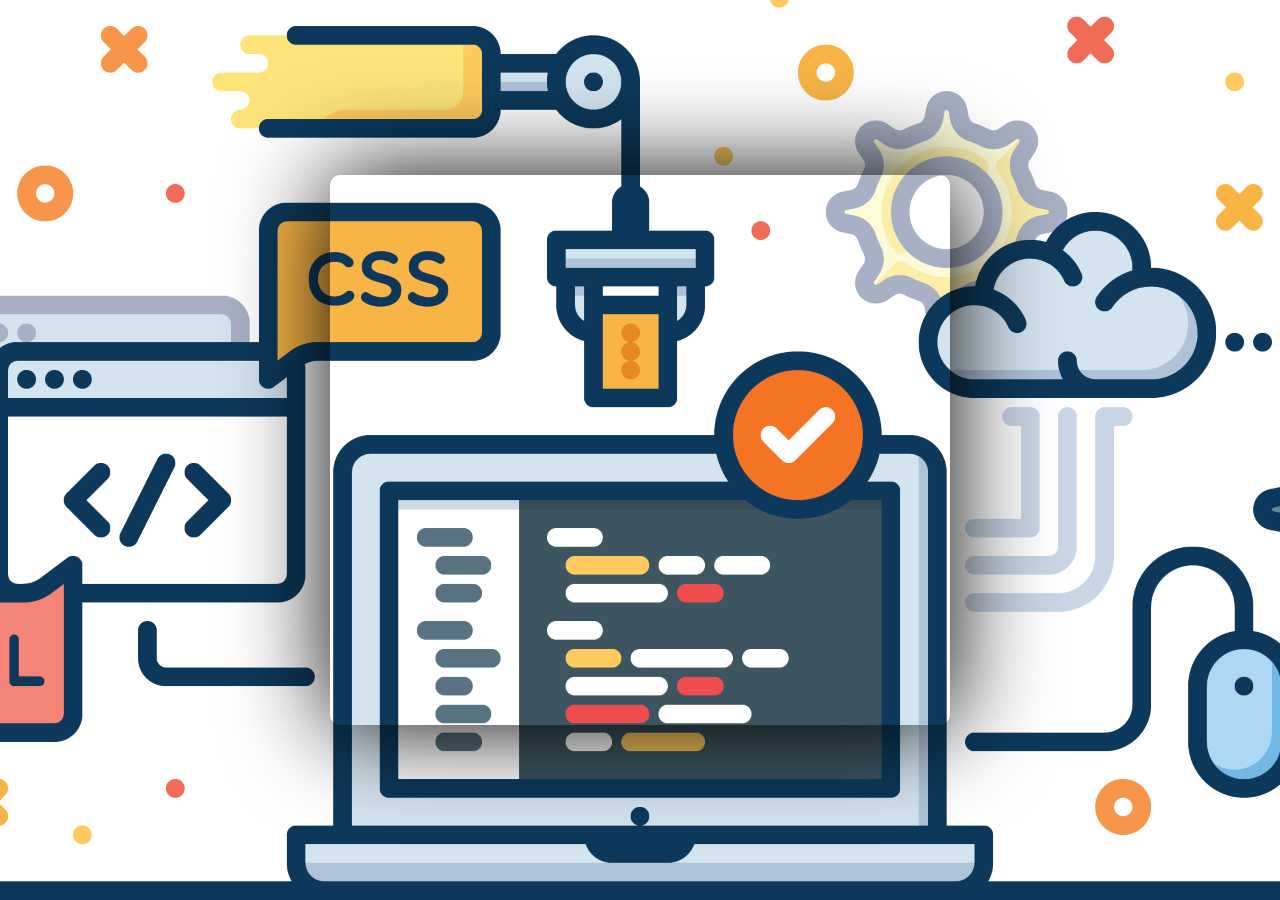
==== pages/game.html @ 24d4df38 "...." ====
<!DOCTYPE html>
<html lang="pt-br">
  <head>
    <meta charset="UTF-8" />
    <meta http-equiv="X-UA-Compatible" content="IE=edge" />
    <meta name="viewport" content="width=device-width, initial-scale=1.0" />
    <title>Game|</title>
    <link rel="stylesheet" href="../styles/reset.css" />
    <link rel="stylesheet" href="../styles/game.css" />
    <script defer src="../script/game.js"></script>
  </head>
  <body>
    <main class="grid"></main>
    <!-- <article class="cron"></article> -->
  </body>
</html>
---- styles/game.css ----
body {
    display: flex;
    justify-content: center;
    align-items: center;
    height: 100vh;
    background-image: url('../img/back.png');
    background-size: cover;
    background-position: center;
    position: relative;
}

.grid {
    display: grid;
    grid-template-columns: repeat(6, 1fr);
    width: 100%;
    height: 100%;
    max-width: 620px;
    max-height: 550px;
    border-radius: 10px;
    box-shadow: 1px 1px 100px #000;
    position: absolute;
}

.card {
    width: 100%;
    aspect-ratio: 3/4;
    border: 1px solid #000;
    border-radius: 10px;
    box-shadow: 1px 1px 100px #000;
    position: relative;
    transform-style: preserve-3d;
    transition: all 2s ease;

}

.face {
    width: 100%;
    height: 100%;
    background-position: center;
    background-size: cover;
    border-radius: 10px;
    position: absolute;
}

.front {
    transform: rotateY(-180deg);
    background-color: darkcyan;
}

.back {
    background-image: url('../img/lander.png');
    backface-visibility: hidden;
}

.card:hover {
    cursor: pointer;
    box-shadow: none;
    
}
.revelCard{
    transform: rotateY(-180deg);

}
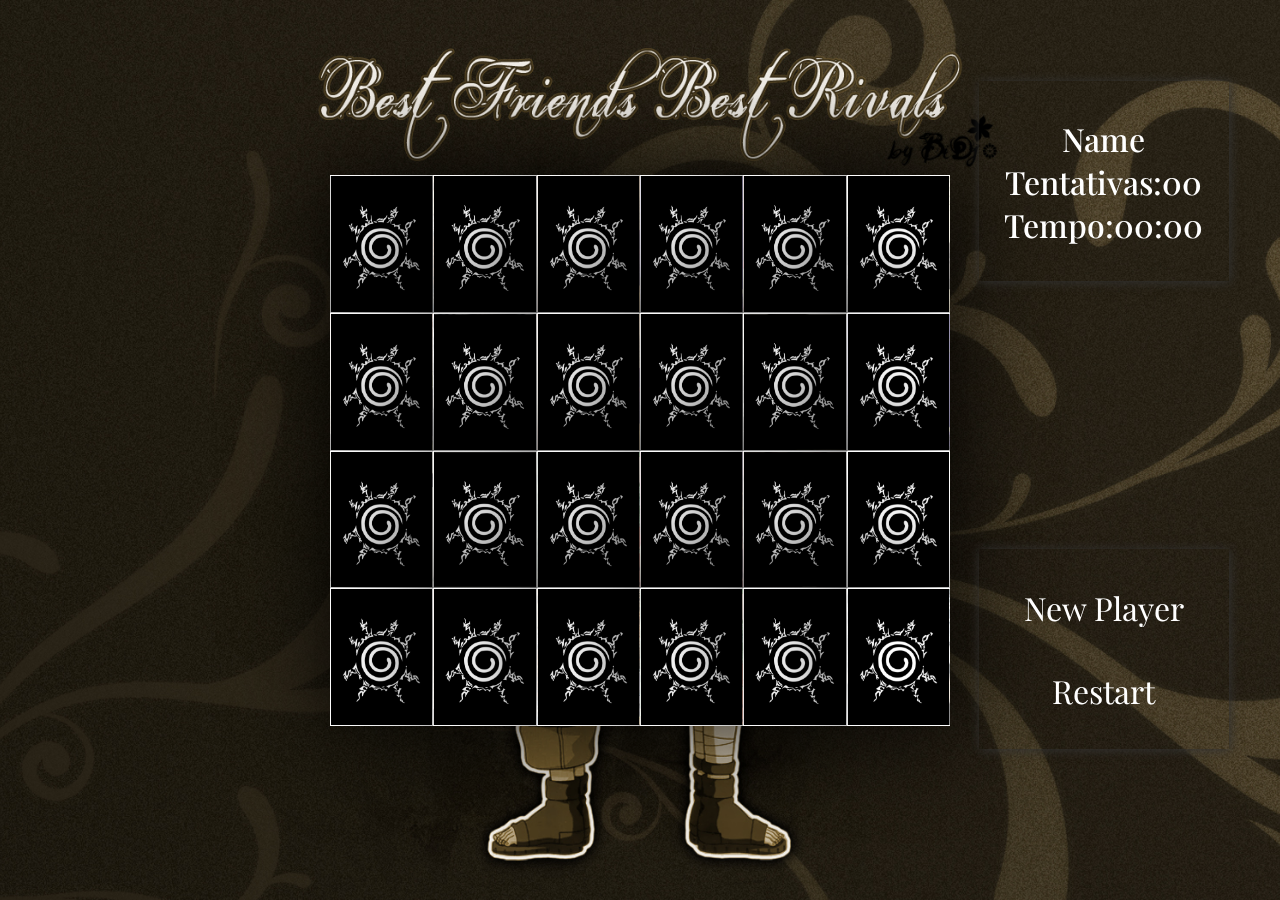
==== commit ee25cb32: "vai dar merda" ====
--- a/pages/game.html
+++ b/pages/game.html
@@ -11,6 +11,14 @@
   </head>
   <body>
     <main class="grid"></main>
-    <!-- <article class="cron"></article> -->
+    <article class="display data">
+      <span>Name</span>
+      <span>Tentativas:00</span>
+      <span>Tempo:00:00</span>
+    </article>
+    <article class="display navigation">
+      <button class="newPlayer">New Player</button>
+      <button class="restart">Restart</button>
+    </article>
   </body>
 </html>
--- a/styles/game.css
+++ b/styles/game.css
@@ -3,10 +3,10 @@
     justify-content: center;
     align-items: center;
     height: 100vh;
-    background-image: url('../img/back.png');
     background-size: cover;
     background-position: center;
     position: relative;
+    background-image: url('../img/background.jpg');
 }
 
 .grid {
@@ -16,16 +16,13 @@
     height: 100%;
     max-width: 620px;
     max-height: 550px;
-    border-radius: 10px;
-    box-shadow: 1px 1px 100px #000;
     position: absolute;
 }
 
 .card {
     width: 100%;
     aspect-ratio: 3/4;
-    border: 1px solid #000;
-    border-radius: 10px;
+    border: 1px solid #fff;
     box-shadow: 1px 1px 100px #000;
     position: relative;
     transform-style: preserve-3d;
@@ -38,26 +35,65 @@
     height: 100%;
     background-position: center;
     background-size: cover;
-    border-radius: 10px;
     position: absolute;
 }
 
 .front {
     transform: rotateY(-180deg);
-    background-color: darkcyan;
+    
 }
 
 .back {
-    background-image: url('../img/lander.png');
+    background-image: url('../img/back01.jpg');
     backface-visibility: hidden;
 }
 
 .card:hover {
     cursor: pointer;
     box-shadow: none;
+    transform: rotateY(-180deg);
     
 }
 .revelCard{
-    transform: rotateY(-180deg);
 
+}
+/*Monitoramento do game*/
+.display{
+    display: flex;
+    flex-direction: column;
+    align-items: center;
+    justify-content: center;
+    width:100%;
+    height: 100%;
+    max-width: 250px;
+    max-height: 200px;
+    position: absolute;
+    box-shadow: 1px 1px 10px #333;
+    /*filter: blur(4px);*/
+}
+.display>span{
+    font-size: 2em;
+    font-weight: 500;
+    color: #fff;
+}
+.data{
+    right: 4%;
+    top: 9%;
+}
+.navigation{
+    right: 4%;
+    top: 61%;
+}
+
+button{
+    background-color: inherit;
+    font-size: 2em;
+    color: #fff;
+    padding: 10px;
+    margin: 10px;
+    cursor: pointer;
+}
+button:hover{
+color: darkred;
+box-shadow: 1px 1px 10px darkred;
 }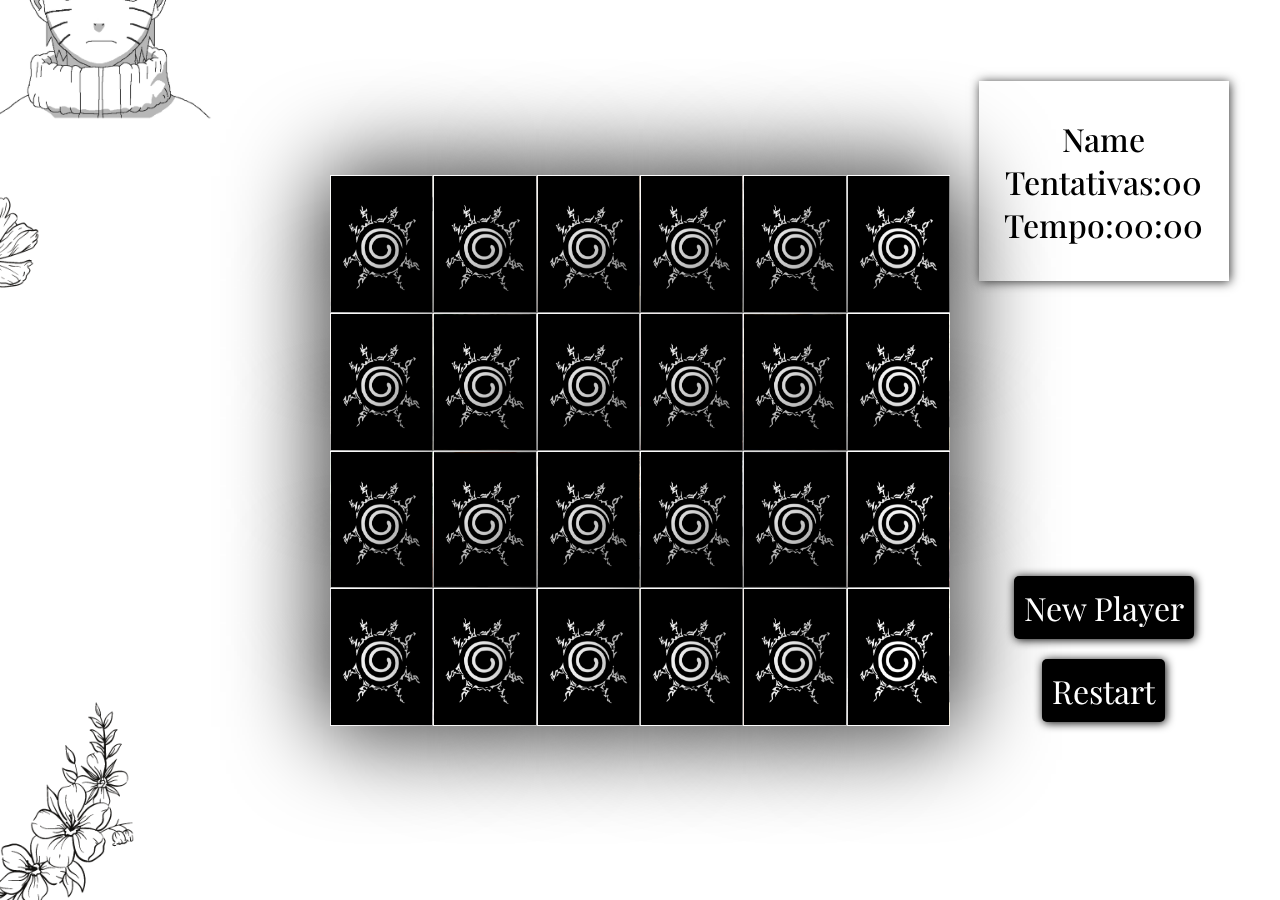
==== commit c999a3bf: "45" ====
--- a/pages/game.html
+++ b/pages/game.html
@@ -11,14 +11,14 @@
   </head>
   <body>
     <main class="grid"></main>
-    <article class="display data">
+    <article class="status data">
       <span>Name</span>
       <span>Tentativas:00</span>
       <span>Tempo:00:00</span>
     </article>
-    <article class="display navigation">
-      <button class="newPlayer">New Player</button>
-      <button class="restart">Restart</button>
+    <article class="status navigation">
+      <button class="btn newPlayer">New Player</button>
+      <button class="btn restart">Restart</button>
     </article>
   </body>
 </html>
--- a/styles/game.css
+++ b/styles/game.css
@@ -6,7 +6,7 @@
     background-size: cover;
     background-position: center;
     position: relative;
-    background-image: url('../img/background.jpg');
+    background-image: url('../img/body.png');
 }
 
 .grid {
@@ -51,14 +51,14 @@
 .card:hover {
     cursor: pointer;
     box-shadow: none;
-    transform: rotateY(-180deg);
     
 }
 .revelCard{
+    transform: rotateY(-180deg);
 
 }
 /*Monitoramento do game*/
-.display{
+.status{
     display: flex;
     flex-direction: column;
     align-items: center;
@@ -71,10 +71,10 @@
     box-shadow: 1px 1px 10px #333;
     /*filter: blur(4px);*/
 }
-.display>span{
+.status>span{
     font-size: 2em;
     font-weight: 500;
-    color: #fff;
+    color: #000;
 }
 .data{
     right: 4%;
@@ -83,17 +83,20 @@
 .navigation{
     right: 4%;
     top: 61%;
+    box-shadow: none;
 }
-
-button{
-    background-color: inherit;
+/*Botões*/
+.btn{
+    background-color: #000;
+    border-radius: 5px;
     font-size: 2em;
     color: #fff;
     padding: 10px;
     margin: 10px;
     cursor: pointer;
+    box-shadow: 1px 1px 10px #000;
 }
-button:hover{
-color: darkred;
-box-shadow: 1px 1px 10px darkred;
+.btn:hover{
+color: #000;
+background-color: #fff;
 }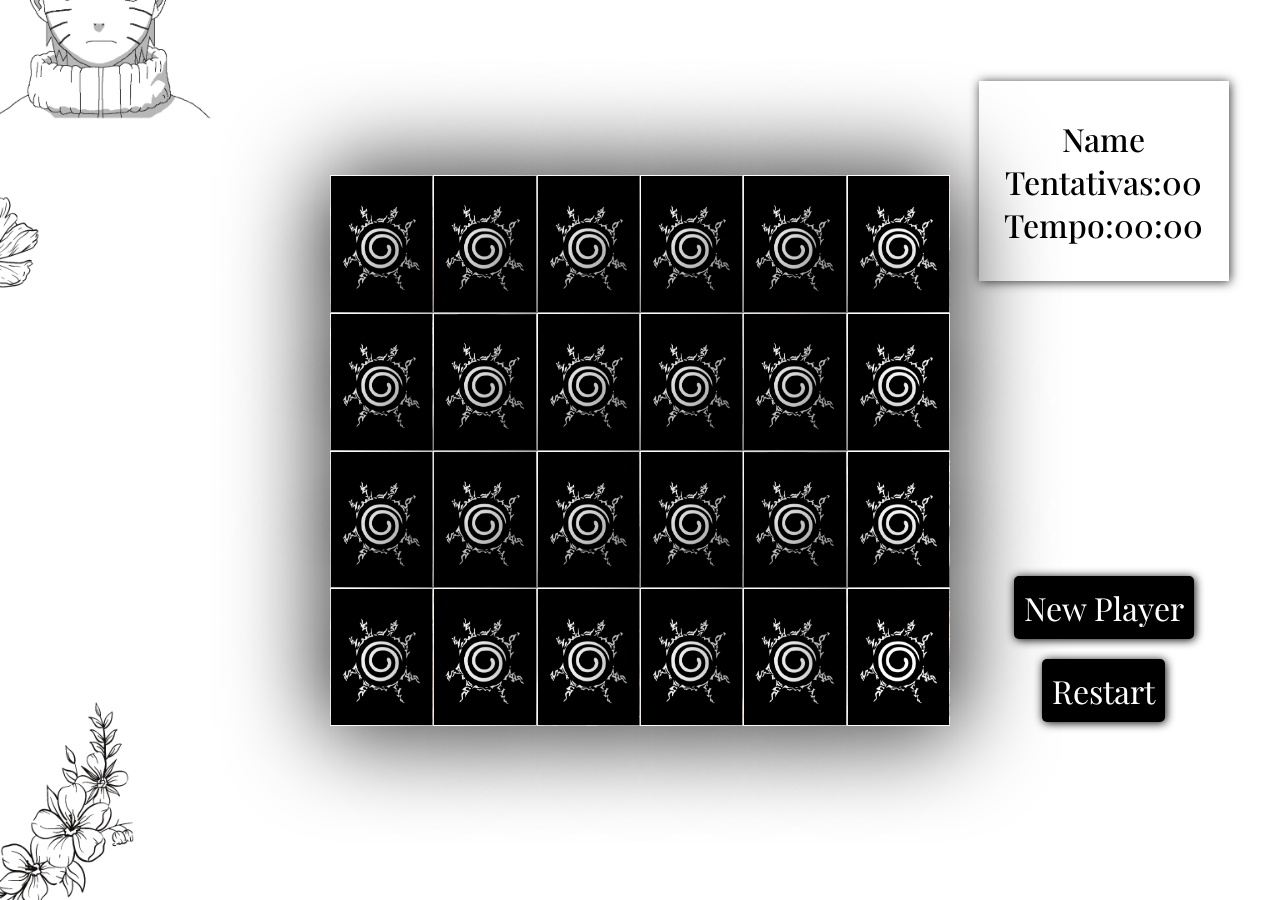
==== commit 8630e5a8: "favicon" ====
--- a/pages/game.html
+++ b/pages/game.html
@@ -7,6 +7,7 @@
     <title>Game|</title>
     <link rel="stylesheet" href="../styles/reset.css" />
     <link rel="stylesheet" href="../styles/game.css" />
+    <link rel="shortcut icon" href="../img/computer.png" type="image/x-icon">
     <script defer src="../script/game.js"></script>
   </head>
   <body>
--- a/styles/game.css
+++ b/styles/game.css
@@ -51,7 +51,6 @@
 .card:hover {
     cursor: pointer;
     box-shadow: none;
-    
 }
 .revelCard{
     transform: rotateY(-180deg);
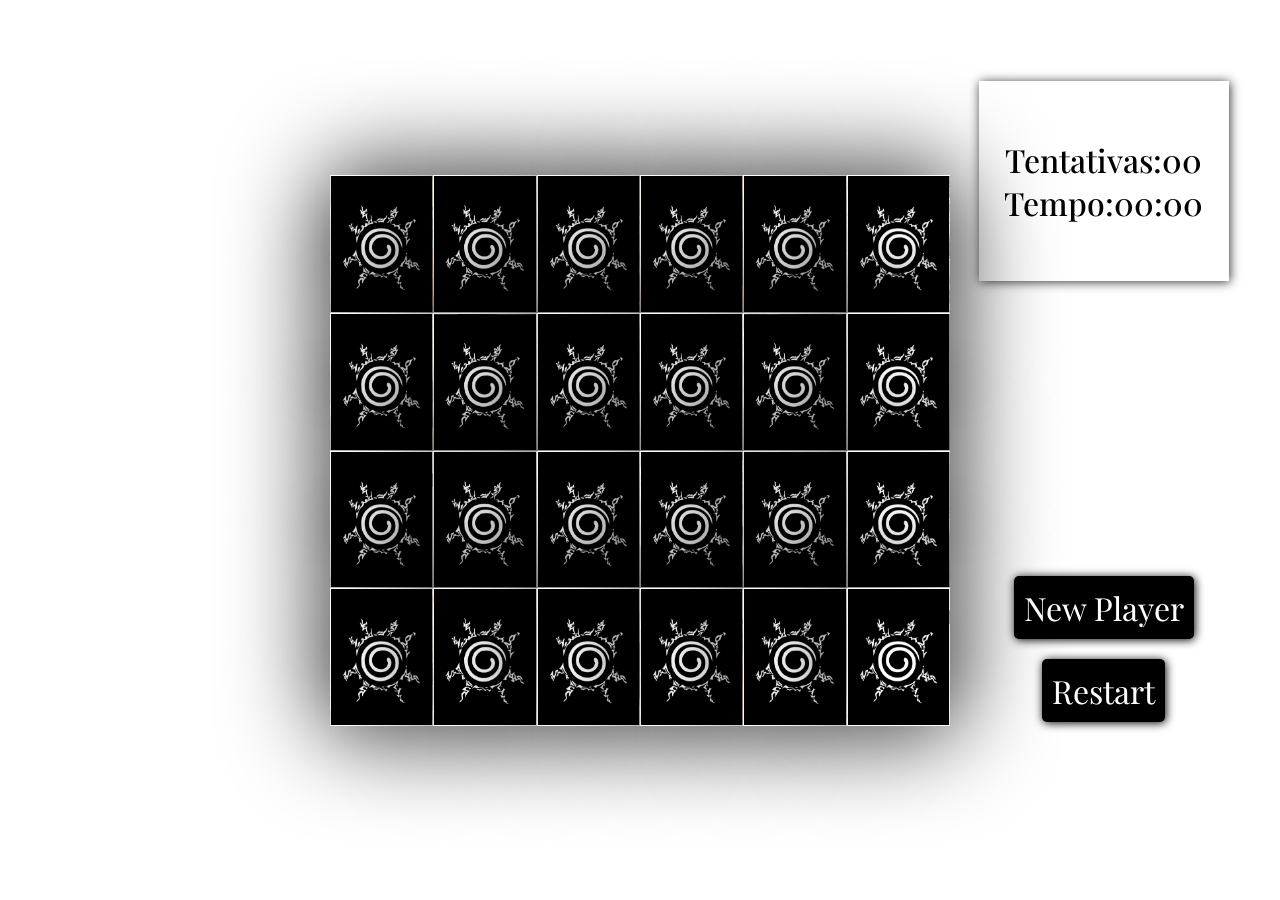
==== commit e9c9ec4e: "name" ====
--- a/pages/game.html
+++ b/pages/game.html
@@ -13,7 +13,7 @@
   <body>
     <main class="grid"></main>
     <article class="status data">
-      <span>Name</span>
+      <span class="name"></span>
       <span>Tentativas:00</span>
       <span>Tempo:00:00</span>
     </article>
--- a/styles/game.css
+++ b/styles/game.css
@@ -6,7 +6,7 @@
     background-size: cover;
     background-position: center;
     position: relative;
-    background-image: url('../img/body.png');
+    /* background-image: url('../img/capa.png'); */
 }
 
 .grid {
@@ -51,9 +51,9 @@
 .card:hover {
     cursor: pointer;
     box-shadow: none;
+    transform: rotateY(-180deg);
 }
 .revelCard{
-    transform: rotateY(-180deg);
 
 }
 /*Monitoramento do game*/
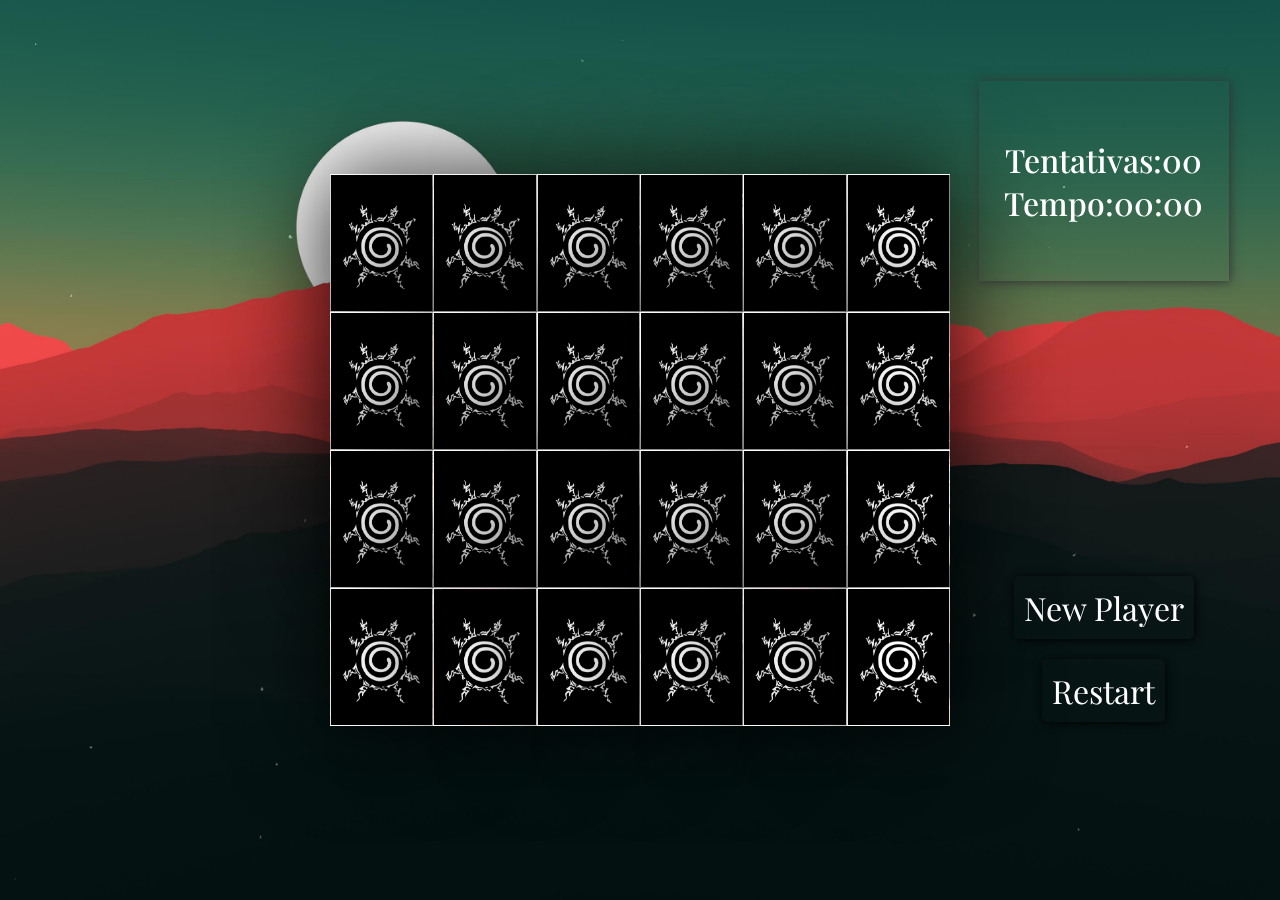
==== commit c2da9d29: "cron" ====
--- a/pages/game.html
+++ b/pages/game.html
@@ -15,7 +15,7 @@
     <article class="status data">
       <span class="name"></span>
       <span>Tentativas:00</span>
-      <span>Tempo:00:00</span>
+      <span class="timer">Tempo:00:00</span>
     </article>
     <article class="status navigation">
       <button class="btn newPlayer">New Player</button>
--- a/styles/game.css
+++ b/styles/game.css
@@ -3,19 +3,17 @@
     justify-content: center;
     align-items: center;
     height: 100vh;
+    position: relative;
     background-size: cover;
     background-position: center;
-    position: relative;
-    /* background-image: url('../img/capa.png'); */
+    background-image: url('../img/12.jpg');
 }
 
 .grid {
     display: grid;
     grid-template-columns: repeat(6, 1fr);
     width: 100%;
-    height: 100%;
     max-width: 620px;
-    max-height: 550px;
     position: absolute;
 }
 
@@ -26,7 +24,7 @@
     box-shadow: 1px 1px 100px #000;
     position: relative;
     transform-style: preserve-3d;
-    transition: all 2s ease;
+    transition: all 400ms ease;
 
 }
 
@@ -36,10 +34,11 @@
     background-position: center;
     background-size: cover;
     position: absolute;
+    transition: all 400ms ease;
 }
 
 .front {
-    transform: rotateY(-180deg);
+    transform: rotateY(180deg);
     
 }
 
@@ -48,15 +47,18 @@
     backface-visibility: hidden;
 }
 
+.revealCard{
+    transform: rotateY(180deg);
+    
+}
+.disabledCard{
+    filter: grayscale(100%);
+}
 .card:hover {
     cursor: pointer;
     box-shadow: none;
-    transform: rotateY(-180deg);
 }
-.revelCard{
-
-}
-/*Monitoramento do game*/
+/* Monitoramento do game */
 .status{
     display: flex;
     flex-direction: column;
@@ -68,12 +70,11 @@
     max-height: 200px;
     position: absolute;
     box-shadow: 1px 1px 10px #333;
-    /*filter: blur(4px);*/
 }
 .status>span{
     font-size: 2em;
     font-weight: 500;
-    color: #000;
+    color: #fff;
 }
 .data{
     right: 4%;
@@ -84,9 +85,9 @@
     top: 61%;
     box-shadow: none;
 }
-/*Botões*/
+/* Botões */
 .btn{
-    background-color: #000;
+    background-color: transparent;
     border-radius: 5px;
     font-size: 2em;
     color: #fff;
@@ -96,6 +97,6 @@
     box-shadow: 1px 1px 10px #000;
 }
 .btn:hover{
-color: #000;
-background-color: #fff;
+color: #fff;
+background-color: #40131B;
 }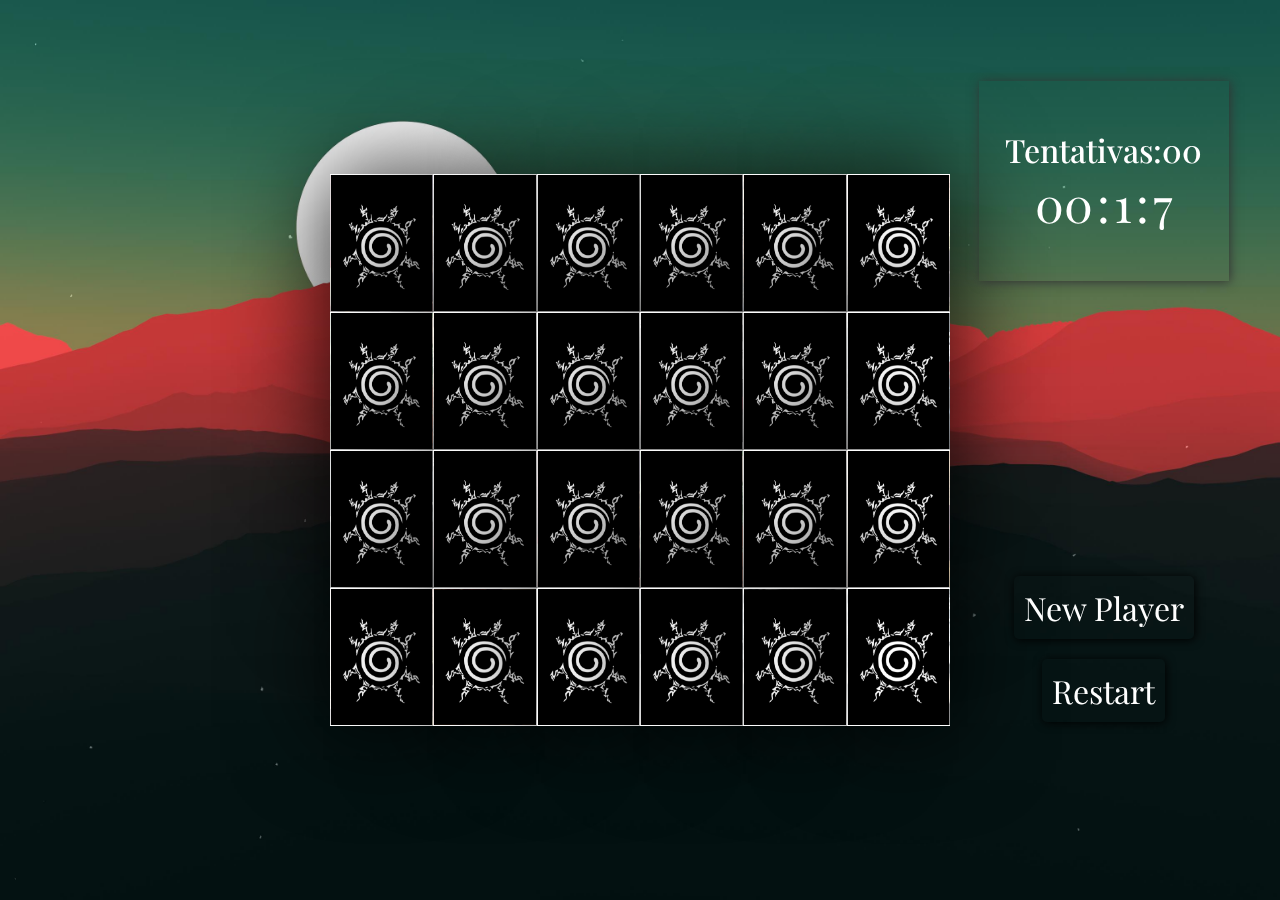
==== commit 24694dbf: "cronometro funcionando" ====
--- a/pages/game.html
+++ b/pages/game.html
@@ -10,12 +10,24 @@
     <link rel="shortcut icon" href="../img/computer.png" type="image/x-icon">
     <script defer src="../script/game.js"></script>
   </head>
+  <style>
+    span{
+      font-size: 3em;
+      color: #fff;
+    }
+  </style>
   <body>
     <main class="grid"></main>
     <article class="status data">
       <span class="name"></span>
       <span>Tentativas:00</span>
-      <span class="timer">Tempo:00:00</span>
+    <div class="cro">
+      <span class="hor">00</span>
+      <span>:</span>
+      <span class="min">00</span>
+      <span>:</span>
+      <span class="seg">00</span>
+    </div>
     </article>
     <article class="status navigation">
       <button class="btn newPlayer">New Player</button>
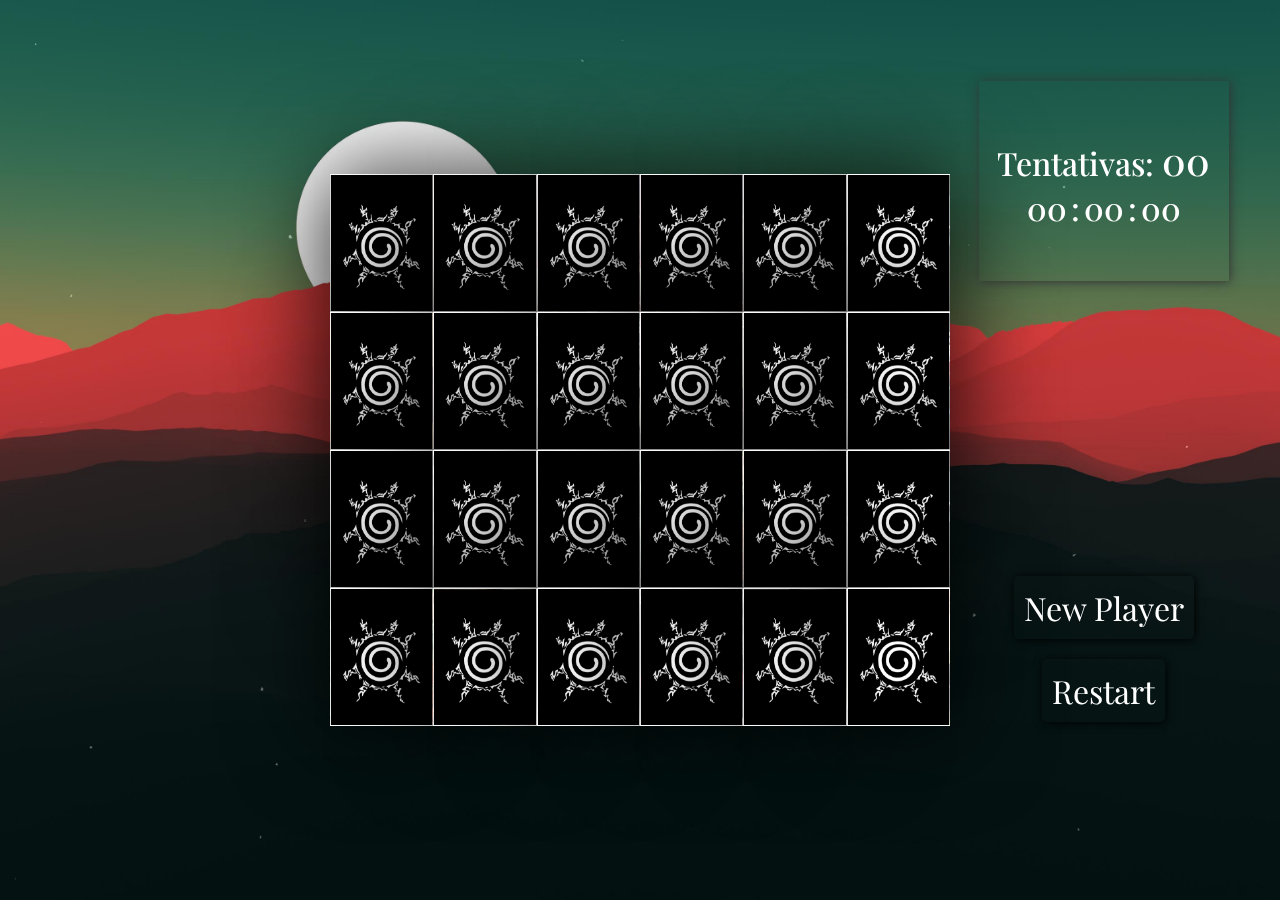
==== commit 0aa2eaa0: "TudoFuncionando" ====
--- a/pages/game.html
+++ b/pages/game.html
@@ -1,26 +1,27 @@
 <!DOCTYPE html>
 <html lang="pt-br">
-  <head>
-    <meta charset="UTF-8" />
-    <meta http-equiv="X-UA-Compatible" content="IE=edge" />
-    <meta name="viewport" content="width=device-width, initial-scale=1.0" />
-    <title>Game|</title>
-    <link rel="stylesheet" href="../styles/reset.css" />
-    <link rel="stylesheet" href="../styles/game.css" />
-    <link rel="shortcut icon" href="../img/computer.png" type="image/x-icon">
-    <script defer src="../script/game.js"></script>
-  </head>
-  <style>
-    span{
-      font-size: 3em;
-      color: #fff;
-    }
-  </style>
-  <body>
-    <main class="grid"></main>
-    <article class="status data">
-      <span class="name"></span>
-      <span>Tentativas:00</span>
+
+<head>
+  <meta charset="UTF-8" />
+  <meta http-equiv="X-UA-Compatible" content="IE=edge" />
+  <meta name="viewport" content="width=device-width, initial-scale=1.0" />
+  <title>Game|</title>
+  <link rel="stylesheet" href="../styles/reset.css" />
+  <link rel="stylesheet" href="../styles/game.css" />
+  <link rel="shortcut icon" href="../img/computer.png" type="image/x-icon">
+  <script defer src="../script/game.js"></script>
+</head>
+
+<body>
+  <main class="grid"></main>
+
+  <article class="status data">
+    <span class="name"></span>
+
+    <span>Tentativas:
+      <span class="attempts">00</span>
+    </span>
+
     <div class="cro">
       <span class="hor">00</span>
       <span>:</span>
@@ -28,10 +29,12 @@
       <span>:</span>
       <span class="seg">00</span>
     </div>
-    </article>
-    <article class="status navigation">
-      <button class="btn newPlayer">New Player</button>
-      <button class="btn restart">Restart</button>
-    </article>
-  </body>
-</html>
+
+  </article>
+  <article class="status navigation">
+    <button class="btn newPlayer">New Player</button>
+    <button class="btn restart">Restart</button>
+  </article>
+</body>
+
+</html>--- a/styles/game.css
+++ b/styles/game.css
@@ -71,7 +71,7 @@
     position: absolute;
     box-shadow: 1px 1px 10px #333;
 }
-.status>span{
+span{
     font-size: 2em;
     font-weight: 500;
     color: #fff;
@@ -84,6 +84,12 @@
     right: 4%;
     top: 61%;
     box-shadow: none;
+}
+
+
+/*Por algum motivo,apenas um span apresentou um comportamento diferente do esperado,tive de reparar isso aqui*/
+.attempts{
+    font-size: 1.2em;
 }
 /* Botões */
 .btn{
@@ -99,4 +105,5 @@
 .btn:hover{
 color: #fff;
 background-color: #40131B;
-}+}
+
